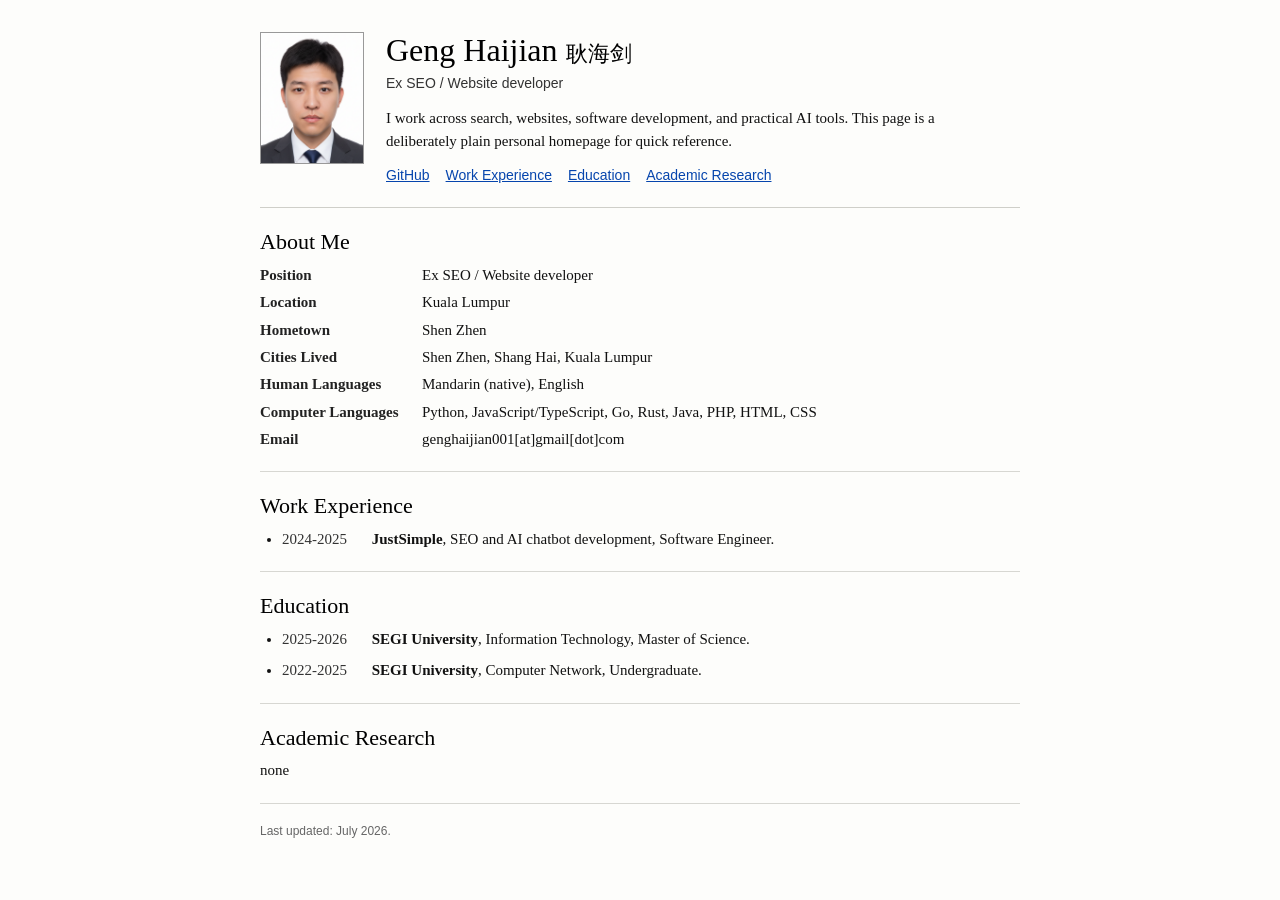
==== index.html @ 03a4141f "Deploy personal homepage" ====
<!doctype html>
<html lang="en">
  <head>
    <meta charset="utf-8" />
    <meta name="viewport" content="width=device-width, initial-scale=1" />
    <meta
      name="description"
      content="A plain personal homepage for Geng Haijian."
    />
    <title>Geng Haijian</title>
    <link rel="icon" href="./favicon.svg" type="image/svg+xml" />
    <link rel="stylesheet" href="./styles.css" />
  </head>
  <body>
    <main class="page-shell">
      <header class="masthead">
        <img
          class="portrait"
          src="./assets/genghaijian1.png"
          alt="Geng Haijian"
        />

        <div class="intro">
          <h1>Geng Haijian <span lang="zh-Hans">耿海剑</span></h1>
          <p class="tagline">
            Ex SEO / Website developer
          </p>
          <p>
            I work across search, websites, software development, and practical
            AI tools. This page is a deliberately plain personal homepage for
            quick reference.
          </p>
          <nav class="link-row" aria-label="Primary links">
            <a href="https://github.com/genghaijian001">GitHub</a>
            <a href="#experience">Work Experience</a>
            <a href="#education">Education</a>
            <a href="#academic-research">Academic Research</a>
          </nav>
        </div>
      </header>

      <section>
        <h2>About Me</h2>
        <dl class="profile-list">
          <div>
            <dt>Position</dt>
            <dd>Ex SEO / Website developer</dd>
          </div>
          <div>
            <dt>Location</dt>
            <dd>Kuala Lumpur</dd>
          </div>
          <div>
            <dt>Hometown</dt>
            <dd>Shen Zhen</dd>
          </div>
          <div>
            <dt>Cities Lived</dt>
            <dd>Shen Zhen, Shang Hai, Kuala Lumpur</dd>
          </div>
          <div>
            <dt>Human Languages</dt>
            <dd>Mandarin (native), English</dd>
          </div>
          <div>
            <dt>Computer Languages</dt>
            <dd>Python, JavaScript/TypeScript, Go, Rust, Java, PHP, HTML, CSS</dd>
          </div>
          <div>
            <dt>Email</dt>
            <dd>genghaijian001[at]gmail[dot]com</dd>
          </div>
        </dl>
      </section>

      <section id="experience">
        <h2>Work Experience</h2>
        <ul class="plain-list">
          <li>
            <span class="date">2024-2025</span>
            <strong>JustSimple</strong>, SEO and AI chatbot development,
            Software Engineer.
          </li>
        </ul>
      </section>

      <section id="education">
        <h2>Education</h2>
        <ul class="plain-list">
          <li>
            <span class="date">2025-2026</span>
            <strong>SEGI University</strong>, Information Technology, Master of
            Science.
          </li>
          <li>
            <span class="date">2022-2025</span>
            <strong>SEGI University</strong>, Computer Network, Undergraduate.
          </li>
        </ul>
      </section>

      <section id="academic-research">
        <h2>Academic Research</h2>
        <p>none</p>
      </section>

      <footer>
        <p>Last updated: July 2026.</p>
      </footer>
    </main>
  </body>
</html>
---- styles.css ----
:root {
  color-scheme: light;
  --background: #fdfdfb;
  --text: #111111;
  --muted: #555555;
  --rule: #d7d7d2;
  --link: #0645ad;
  --visited: #0b0080;
  --portrait-bg: #eeeeea;
}

* {
  box-sizing: border-box;
}

html {
  background: var(--background);
}

body {
  margin: 0;
  background: var(--background);
  color: var(--text);
  font-family: Georgia, "Times New Roman", Times, serif;
  font-size: 15px;
  line-height: 1.56;
}

a {
  color: var(--link);
  text-decoration: underline;
}

a:visited {
  color: var(--visited);
}

.page-shell {
  width: min(760px, calc(100% - 40px));
  margin: 0 auto;
  padding: 32px 0 44px;
}

.masthead {
  display: flex;
  align-items: flex-start;
  gap: 22px;
  padding-bottom: 20px;
  border-bottom: 1px solid #cfcfc9;
}

.portrait {
  width: 104px;
  height: 132px;
  flex: 0 0 auto;
  border: 1px solid #999999;
  background: var(--portrait-bg);
  object-fit: cover;
  object-position: center top;
}

.intro {
  max-width: 610px;
}

h1,
h2,
p {
  margin-top: 0;
}

h1 {
  margin-bottom: 4px;
  color: #000000;
  font-size: 32px;
  font-weight: 400;
  line-height: 1.15;
}

h1 span {
  font-size: 22px;
}

h2 {
  margin-bottom: 8px;
  color: #000000;
  font-size: 22px;
  font-weight: 400;
  line-height: 1.25;
}

p {
  margin-bottom: 0;
}

.tagline,
.link-row,
.meta,
footer {
  font-family: Arial, Helvetica, sans-serif;
}

.tagline {
  margin-bottom: 12px;
  color: #333333;
  font-size: 14px;
}

.link-row {
  display: flex;
  flex-wrap: wrap;
  gap: 2px 16px;
  margin-top: 12px;
  font-size: 14px;
}

section {
  padding: 20px 0;
  border-bottom: 1px solid var(--rule);
}

.profile-list {
  margin: 0;
}

.profile-list div {
  display: grid;
  grid-template-columns: 150px minmax(0, 1fr);
  gap: 12px;
}

.profile-list div + div {
  margin-top: 4px;
}

.profile-list dt {
  color: #222222;
  font-weight: 700;
}

.profile-list dd {
  margin: 0;
}

.plain-list {
  margin: 0;
  padding-left: 22px;
}

.plain-list li + li {
  margin-top: 8px;
}

.meta {
  color: var(--muted);
  font-size: 13px;
}

.date {
  display: inline-block;
  min-width: 86px;
  color: #333333;
}

footer {
  padding-top: 18px;
  color: #666666;
  font-size: 12px;
}

@media (max-width: 560px) {
  .page-shell {
    width: min(100% - 28px, 760px);
    padding-top: 24px;
  }

  .masthead {
    flex-direction: column;
    gap: 16px;
  }

  .profile-list div {
    display: block;
  }

  .profile-list dt {
    margin-top: 8px;
  }

  h1 {
    font-size: 28px;
  }

  h1 span {
    display: inline-block;
    font-size: 20px;
  }
}
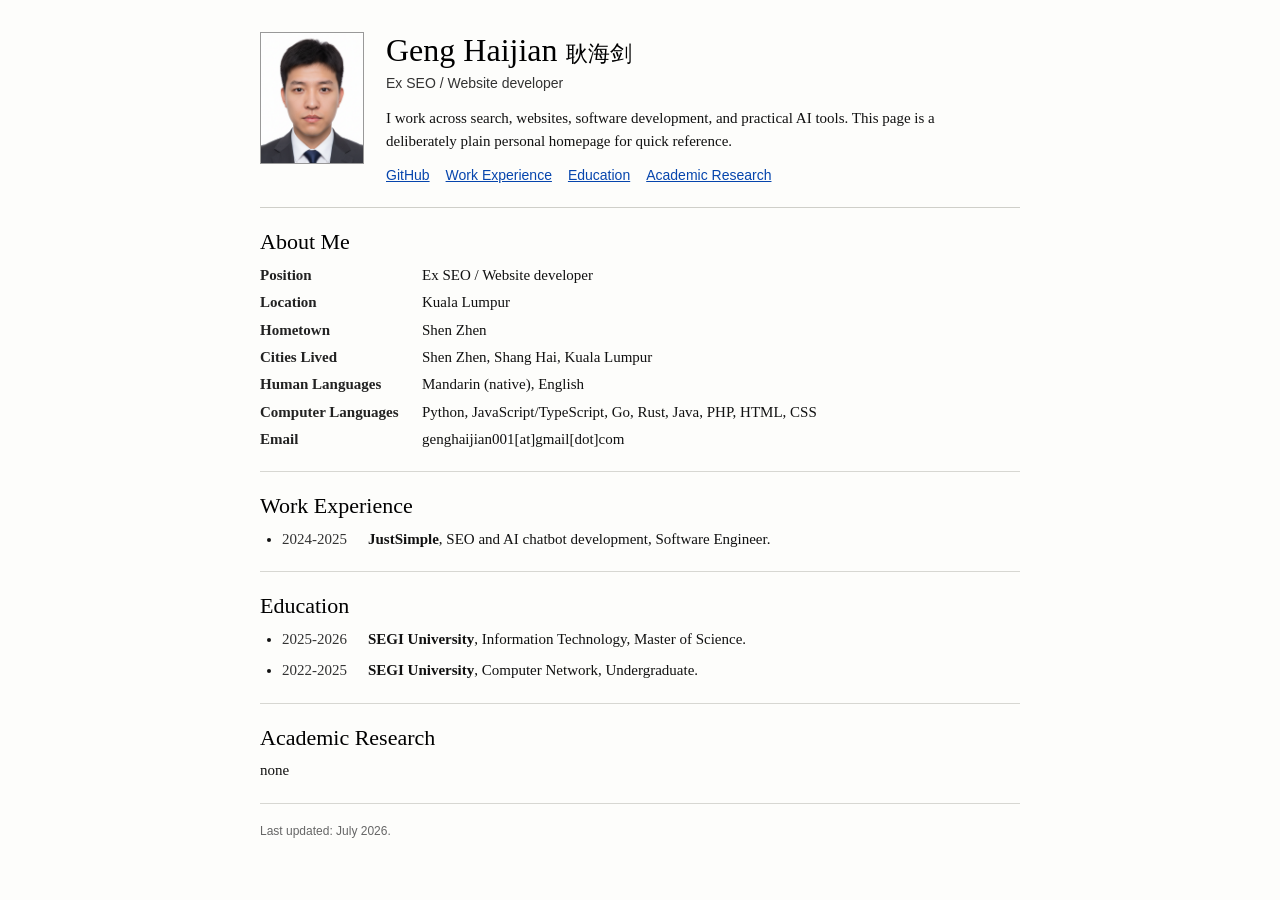
==== commit b3cf77be: "Modularize personal homepage workspace" ====
--- a/index.html
+++ b/index.html
@@ -10,102 +10,52 @@
     <title>Geng Haijian</title>
     <link rel="icon" href="./favicon.svg" type="image/svg+xml" />
     <link rel="stylesheet" href="./styles.css" />
+    <script type="module" src="./workspace/render-profile.js"></script>
   </head>
   <body>
     <main class="page-shell">
       <header class="masthead">
         <img
           class="portrait"
-          src="./assets/genghaijian1.png"
-          alt="Geng Haijian"
+          data-profile-portrait
+          src=""
+          alt=""
         />
 
         <div class="intro">
-          <h1>Geng Haijian <span lang="zh-Hans">耿海剑</span></h1>
-          <p class="tagline">
-            Ex SEO / Website developer
-          </p>
-          <p>
-            I work across search, websites, software development, and practical
-            AI tools. This page is a deliberately plain personal homepage for
-            quick reference.
-          </p>
-          <nav class="link-row" aria-label="Primary links">
-            <a href="https://github.com/genghaijian001">GitHub</a>
-            <a href="#experience">Work Experience</a>
-            <a href="#education">Education</a>
-            <a href="#academic-research">Academic Research</a>
-          </nav>
+          <h1 data-profile-heading></h1>
+          <p class="tagline" data-profile-tagline></p>
+          <p data-profile-intro></p>
+          <nav
+            class="link-row"
+            aria-label="Primary links"
+            data-profile-links
+          ></nav>
         </div>
       </header>
 
       <section>
         <h2>About Me</h2>
-        <dl class="profile-list">
-          <div>
-            <dt>Position</dt>
-            <dd>Ex SEO / Website developer</dd>
-          </div>
-          <div>
-            <dt>Location</dt>
-            <dd>Kuala Lumpur</dd>
-          </div>
-          <div>
-            <dt>Hometown</dt>
-            <dd>Shen Zhen</dd>
-          </div>
-          <div>
-            <dt>Cities Lived</dt>
-            <dd>Shen Zhen, Shang Hai, Kuala Lumpur</dd>
-          </div>
-          <div>
-            <dt>Human Languages</dt>
-            <dd>Mandarin (native), English</dd>
-          </div>
-          <div>
-            <dt>Computer Languages</dt>
-            <dd>Python, JavaScript/TypeScript, Go, Rust, Java, PHP, HTML, CSS</dd>
-          </div>
-          <div>
-            <dt>Email</dt>
-            <dd>genghaijian001[at]gmail[dot]com</dd>
-          </div>
-        </dl>
+        <dl class="profile-list" data-profile-list></dl>
       </section>
 
       <section id="experience">
         <h2>Work Experience</h2>
-        <ul class="plain-list">
-          <li>
-            <span class="date">2024-2025</span>
-            <strong>JustSimple</strong>, SEO and AI chatbot development,
-            Software Engineer.
-          </li>
-        </ul>
+        <ul class="plain-list" data-work-experience></ul>
       </section>
 
       <section id="education">
         <h2>Education</h2>
-        <ul class="plain-list">
-          <li>
-            <span class="date">2025-2026</span>
-            <strong>SEGI University</strong>, Information Technology, Master of
-            Science.
-          </li>
-          <li>
-            <span class="date">2022-2025</span>
-            <strong>SEGI University</strong>, Computer Network, Undergraduate.
-          </li>
-        </ul>
+        <ul class="plain-list" data-education></ul>
       </section>
 
-      <section id="academic-research">
+      <section id="academic-research" data-academic-research>
         <h2>Academic Research</h2>
-        <p>none</p>
+        <p></p>
       </section>
 
       <footer>
-        <p>Last updated: July 2026.</p>
+        <p data-footer-updated></p>
       </footer>
     </main>
   </body>
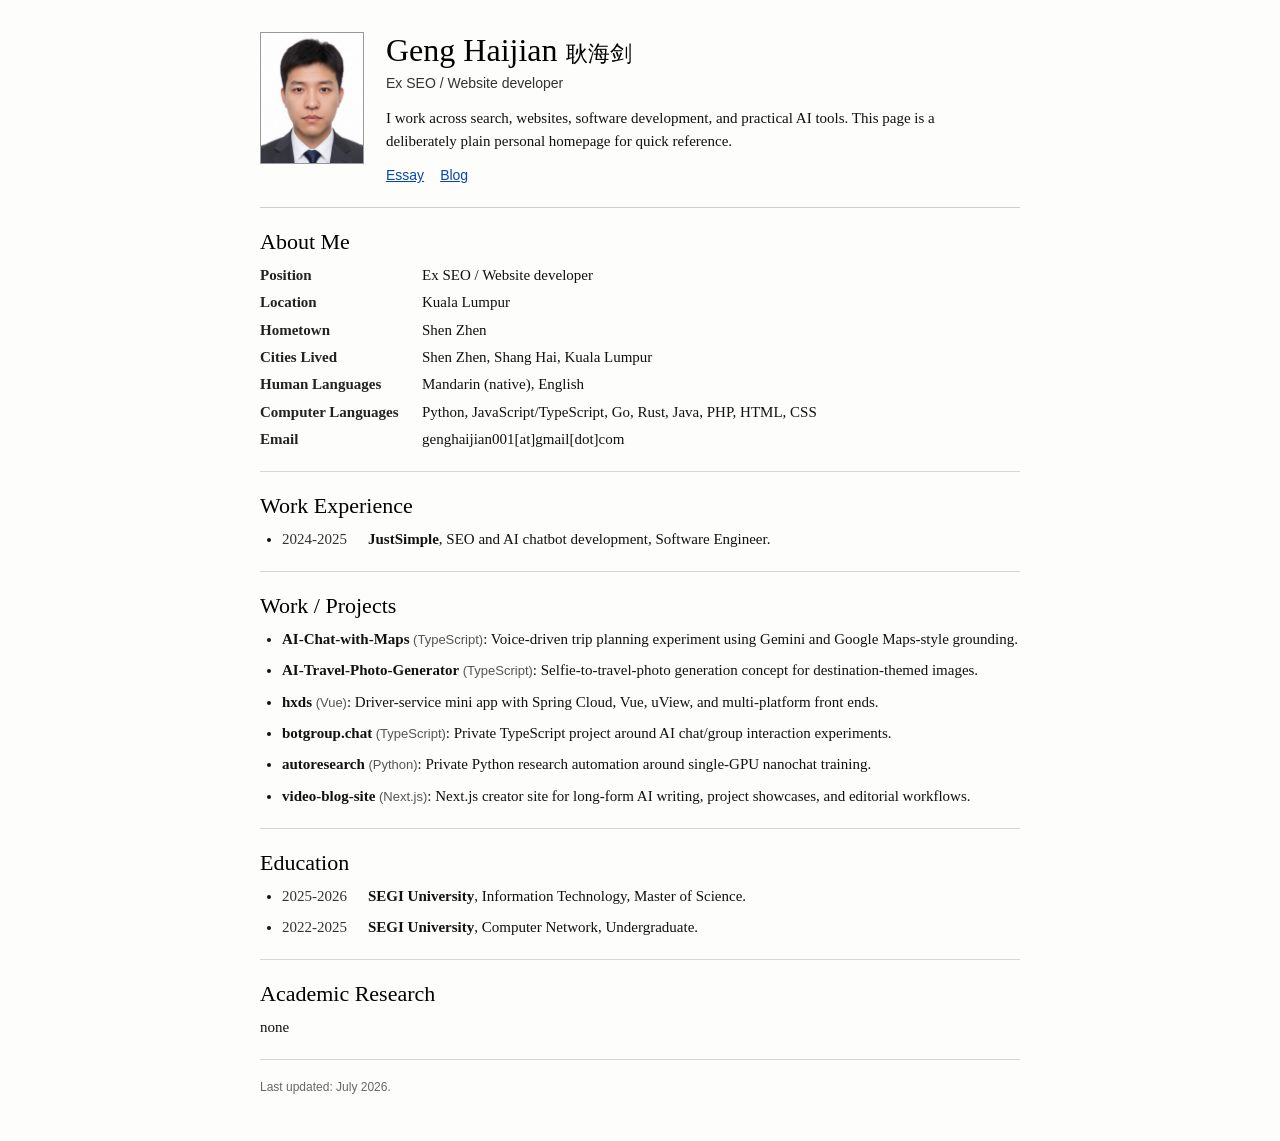
==== commit 8b7be08a: "Add homepage work projects section" ====
--- a/index.html
+++ b/index.html
@@ -10,7 +10,7 @@
     <title>Geng Haijian</title>
     <link rel="icon" href="./favicon.svg" type="image/svg+xml" />
     <link rel="stylesheet" href="./styles.css" />
-    <script type="module" src="./workspace/render-profile.js"></script>
+    <script type="module" src="./workspace/render-profile.js?v=work-projects"></script>
   </head>
   <body>
     <main class="page-shell">
@@ -44,6 +44,42 @@
         <ul class="plain-list" data-work-experience></ul>
       </section>
 
+      <section id="work-projects">
+        <h2>Work / Projects</h2>
+        <ul class="plain-list" data-work-projects>
+          <li>
+            <strong>AI-Chat-with-Maps</strong>
+            <span class="project-stack"> (TypeScript)</span>: Voice-driven trip
+            planning experiment using Gemini and Google Maps-style grounding.
+          </li>
+          <li>
+            <strong>AI-Travel-Photo-Generator</strong>
+            <span class="project-stack"> (TypeScript)</span>: Selfie-to-travel-photo
+            generation concept for destination-themed images.
+          </li>
+          <li>
+            <strong>hxds</strong>
+            <span class="project-stack"> (Vue)</span>: Driver-service mini app
+            with Spring Cloud, Vue, uView, and multi-platform front ends.
+          </li>
+          <li>
+            <strong>botgroup.chat</strong>
+            <span class="project-stack"> (TypeScript)</span>: Private TypeScript
+            project around AI chat/group interaction experiments.
+          </li>
+          <li>
+            <strong>autoresearch</strong>
+            <span class="project-stack"> (Python)</span>: Private Python
+            research automation around single-GPU nanochat training.
+          </li>
+          <li>
+            <strong>video-blog-site</strong>
+            <span class="project-stack"> (Next.js)</span>: Next.js creator site
+            for long-form AI writing, project showcases, and editorial workflows.
+          </li>
+        </ul>
+      </section>
+
       <section id="education">
         <h2>Education</h2>
         <ul class="plain-list" data-education></ul>
--- a/styles.css
+++ b/styles.css
@@ -156,18 +156,170 @@
   font-size: 13px;
 }
 
+.return-link {
+  margin-top: 16px;
+  font-family: Arial, Helvetica, sans-serif;
+  font-size: 14px;
+}
+
 .date {
   display: inline-block;
   min-width: 86px;
   color: #333333;
 }
 
+.project-stack {
+  color: #555555;
+  font-family: Arial, Helvetica, sans-serif;
+  font-size: 13px;
+}
+
 footer {
   padding-top: 18px;
   color: #666666;
   font-size: 12px;
 }
 
+.archive-shell {
+  width: min(1080px, calc(100% - 40px));
+  margin: 0 auto;
+  padding: 34px 0 46px;
+}
+
+.archive-header {
+  padding: 16px 0 24px;
+  text-align: center;
+}
+
+.archive-header h1 {
+  margin-bottom: 10px;
+  font-size: 34px;
+}
+
+.archive-header h1 a {
+  color: #000000;
+  text-decoration: none;
+}
+
+.archive-description {
+  margin-bottom: 14px;
+  color: #555555;
+  font-family: Arial, Helvetica, sans-serif;
+  font-size: 15px;
+}
+
+.archive-nav {
+  display: flex;
+  flex-wrap: wrap;
+  justify-content: center;
+  gap: 10px 24px;
+  border-top: 1px solid var(--rule);
+  border-bottom: 1px solid var(--rule);
+  padding: 12px 0;
+  font-family: Arial, Helvetica, sans-serif;
+  font-size: 14px;
+}
+
+.archive-layout {
+  display: grid;
+  grid-template-columns: minmax(0, 1fr) 250px;
+  gap: 46px;
+  align-items: start;
+  padding-top: 28px;
+}
+
+.archive-layout--single {
+  display: block;
+  width: min(760px, 100%);
+  margin: 0 auto;
+}
+
+.archive-post {
+  border-bottom: 1px solid var(--rule);
+  padding: 0 0 28px;
+}
+
+.archive-post + .archive-post {
+  padding-top: 28px;
+}
+
+.archive-post-meta {
+  margin-bottom: 8px;
+  color: #666666;
+  font-family: Arial, Helvetica, sans-serif;
+  font-size: 13px;
+}
+
+.archive-post h2 {
+  margin-bottom: 10px;
+  font-size: 27px;
+}
+
+.archive-post h2 a {
+  color: #111111;
+  text-decoration: none;
+}
+
+.archive-post h2 a:hover {
+  color: var(--link);
+  text-decoration: underline;
+}
+
+.archive-excerpt {
+  margin-bottom: 12px;
+  color: #222222;
+}
+
+.read-more {
+  font-family: Arial, Helvetica, sans-serif;
+  font-size: 14px;
+}
+
+.archive-sidebar section {
+  border-bottom: 1px solid var(--rule);
+  padding: 0 0 22px;
+}
+
+.archive-sidebar section + section {
+  padding-top: 22px;
+}
+
+.archive-sidebar h2 {
+  font-size: 20px;
+}
+
+.archive-sidebar ul {
+  margin: 0;
+  padding-left: 20px;
+}
+
+.archive-footer {
+  border-top: 1px solid var(--rule);
+  margin-top: 34px;
+  padding-top: 20px;
+  color: #666666;
+  font-family: Arial, Helvetica, sans-serif;
+  font-size: 12px;
+  text-align: center;
+}
+
+.archive-shell--blog {
+  width: min(900px, calc(100% - 40px));
+}
+
+.archive-shell--blog .archive-header {
+  text-align: left;
+}
+
+.archive-shell--blog .archive-header h1 {
+  margin-bottom: 4px;
+  font-size: 38px;
+}
+
+.archive-shell--blog .archive-nav {
+  justify-content: flex-start;
+}
+
 @media (max-width: 560px) {
   .page-shell {
     width: min(100% - 28px, 760px);
@@ -195,4 +347,33 @@
     display: inline-block;
     font-size: 20px;
   }
-}
+
+  .archive-shell,
+  .archive-shell--blog {
+    width: min(100% - 28px, 1080px);
+    padding-top: 22px;
+  }
+
+  .archive-layout {
+    display: block;
+  }
+
+  .archive-sidebar {
+    margin-top: 26px;
+  }
+
+  .archive-header,
+  .archive-shell--blog .archive-header {
+    text-align: left;
+  }
+
+  .archive-nav,
+  .archive-shell--blog .archive-nav {
+    justify-content: flex-start;
+    gap: 8px 16px;
+  }
+
+  .archive-post h2 {
+    font-size: 23px;
+  }
+}
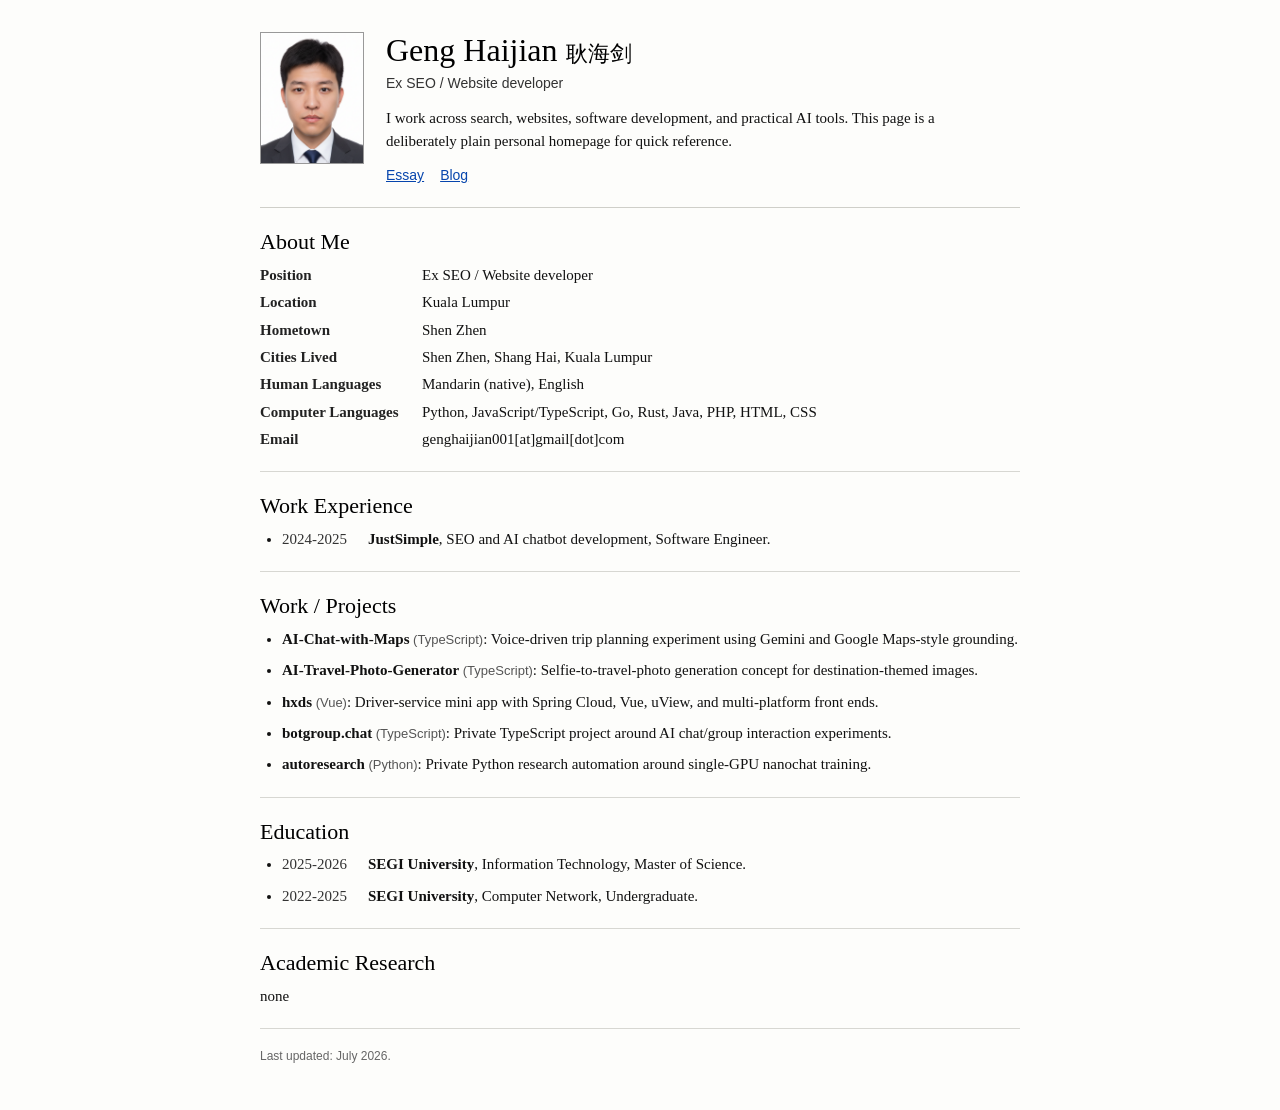
==== commit 7db8afa5: "Remove video blog site project entry" ====
--- a/index.html
+++ b/index.html
@@ -72,11 +72,6 @@
             <span class="project-stack"> (Python)</span>: Private Python
             research automation around single-GPU nanochat training.
           </li>
-          <li>
-            <strong>video-blog-site</strong>
-            <span class="project-stack"> (Next.js)</span>: Next.js creator site
-            for long-form AI writing, project showcases, and editorial workflows.
-          </li>
         </ul>
       </section>
 
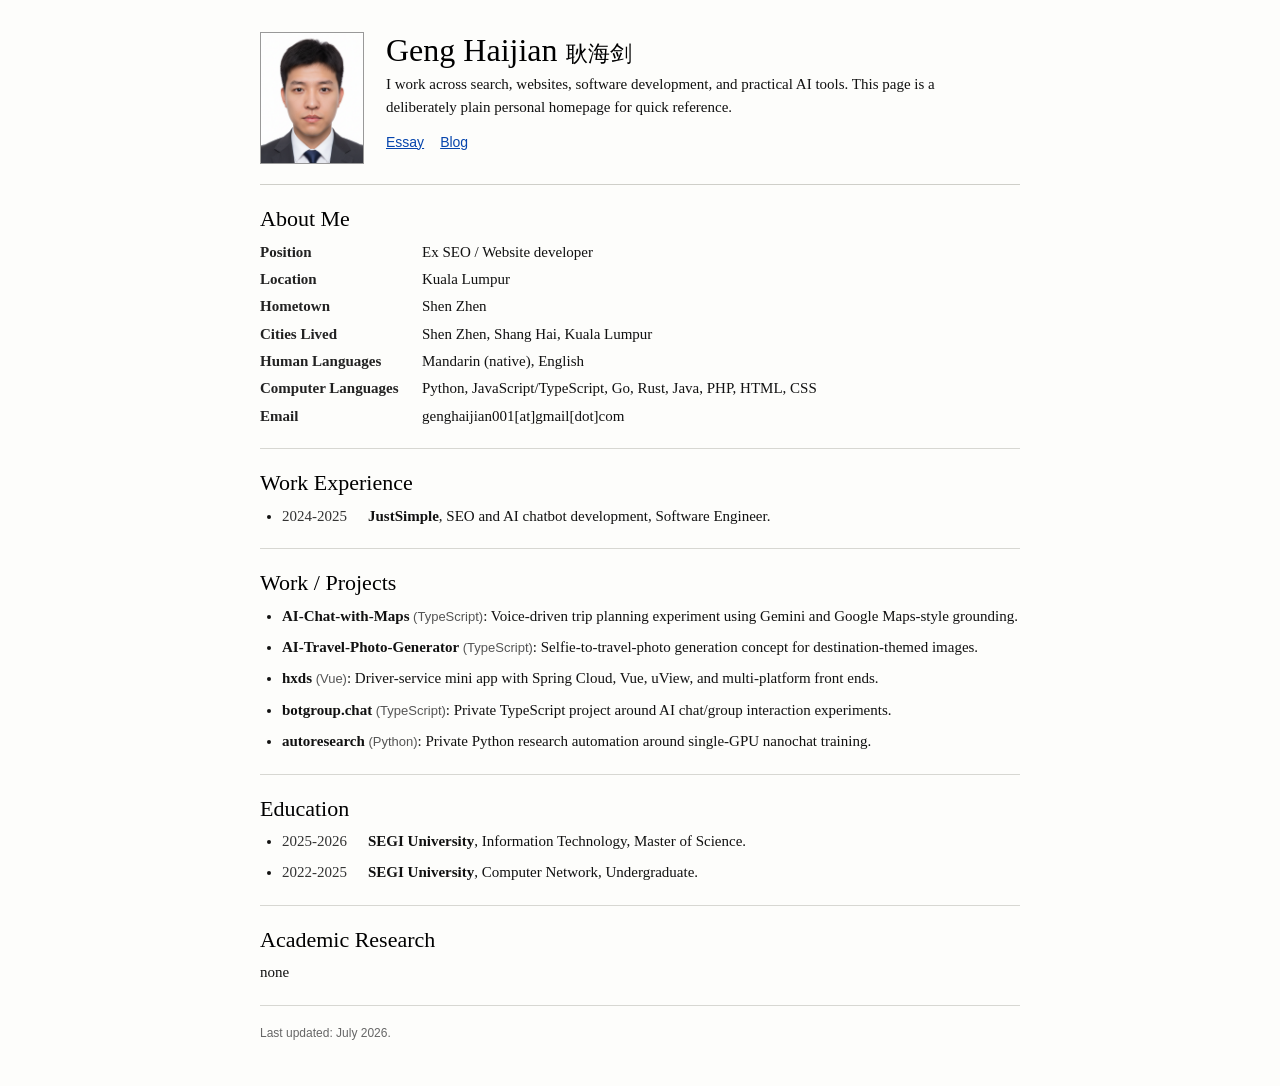
==== commit e7be8ef0: "Remove homepage tagline and stale project entry" ====
--- a/index.html
+++ b/index.html
@@ -10,7 +10,7 @@
     <title>Geng Haijian</title>
     <link rel="icon" href="./favicon.svg" type="image/svg+xml" />
     <link rel="stylesheet" href="./styles.css" />
-    <script type="module" src="./workspace/render-profile.js?v=work-projects"></script>
+    <script type="module" src="./workspace/render-profile.js?v=remove-top-tagline"></script>
   </head>
   <body>
     <main class="page-shell">
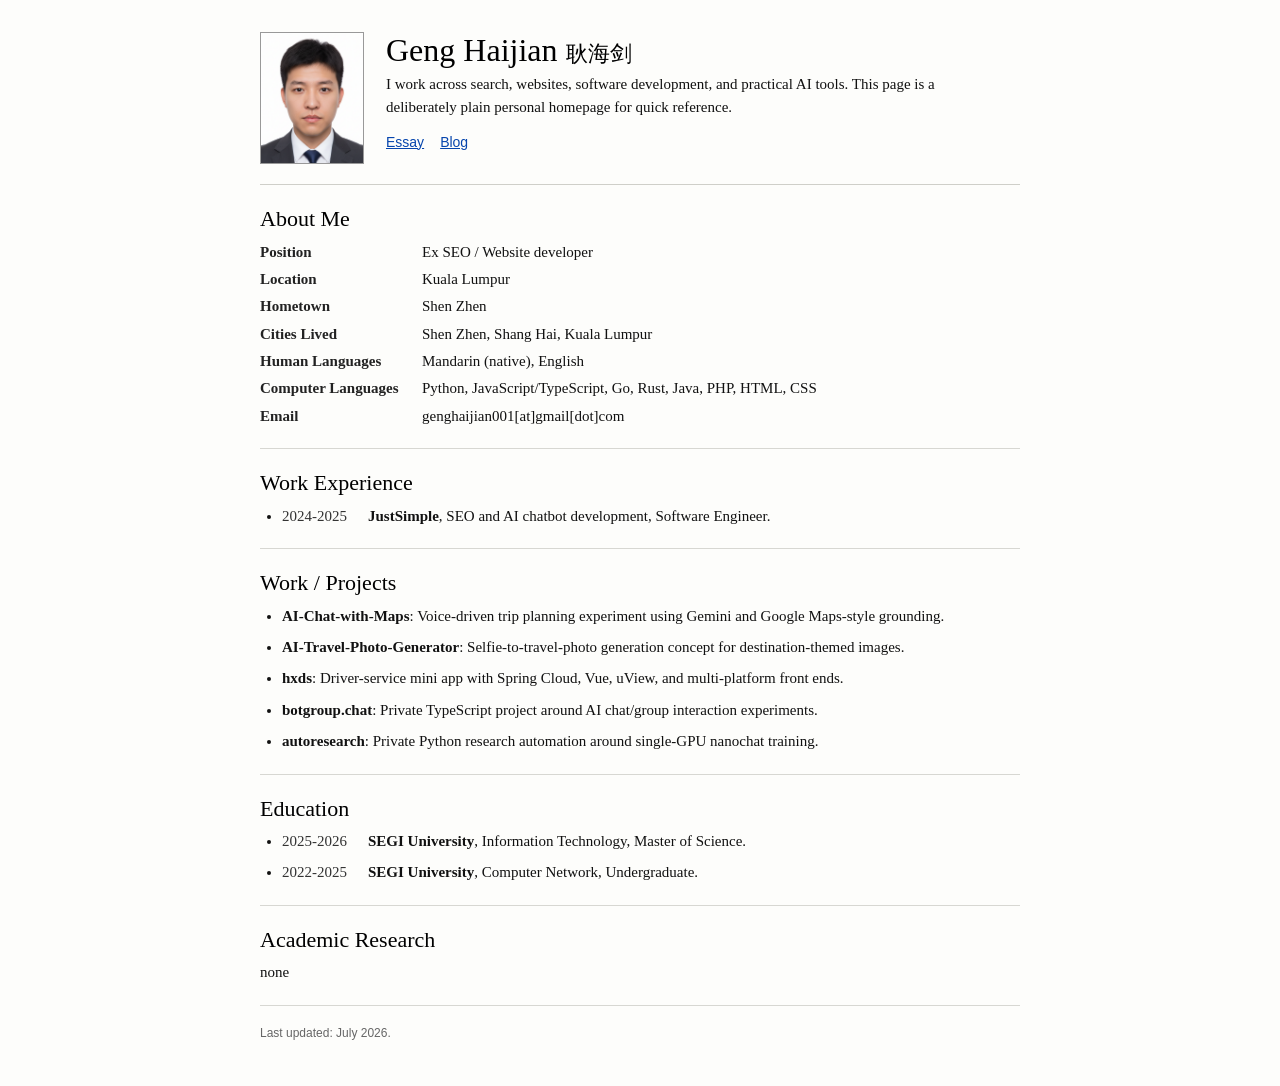
==== commit 8acf8cef: "Remove project stack labels" ====
--- a/index.html
+++ b/index.html
@@ -49,28 +49,28 @@
         <ul class="plain-list" data-work-projects>
           <li>
             <strong>AI-Chat-with-Maps</strong>
-            <span class="project-stack"> (TypeScript)</span>: Voice-driven trip
-            planning experiment using Gemini and Google Maps-style grounding.
+            : Voice-driven trip planning experiment using Gemini and Google
+            Maps-style grounding.
           </li>
           <li>
             <strong>AI-Travel-Photo-Generator</strong>
-            <span class="project-stack"> (TypeScript)</span>: Selfie-to-travel-photo
-            generation concept for destination-themed images.
+            : Selfie-to-travel-photo generation concept for destination-themed
+            images.
           </li>
           <li>
             <strong>hxds</strong>
-            <span class="project-stack"> (Vue)</span>: Driver-service mini app
-            with Spring Cloud, Vue, uView, and multi-platform front ends.
+            : Driver-service mini app with Spring Cloud, Vue, uView, and
+            multi-platform front ends.
           </li>
           <li>
             <strong>botgroup.chat</strong>
-            <span class="project-stack"> (TypeScript)</span>: Private TypeScript
-            project around AI chat/group interaction experiments.
+            : Private TypeScript project around AI chat/group interaction
+            experiments.
           </li>
           <li>
             <strong>autoresearch</strong>
-            <span class="project-stack"> (Python)</span>: Private Python
-            research automation around single-GPU nanochat training.
+            : Private Python research automation around single-GPU nanochat
+            training.
           </li>
         </ul>
       </section>
--- a/styles.css
+++ b/styles.css
@@ -168,12 +168,6 @@
   color: #333333;
 }
 
-.project-stack {
-  color: #555555;
-  font-family: Arial, Helvetica, sans-serif;
-  font-size: 13px;
-}
-
 footer {
   padding-top: 18px;
   color: #666666;
